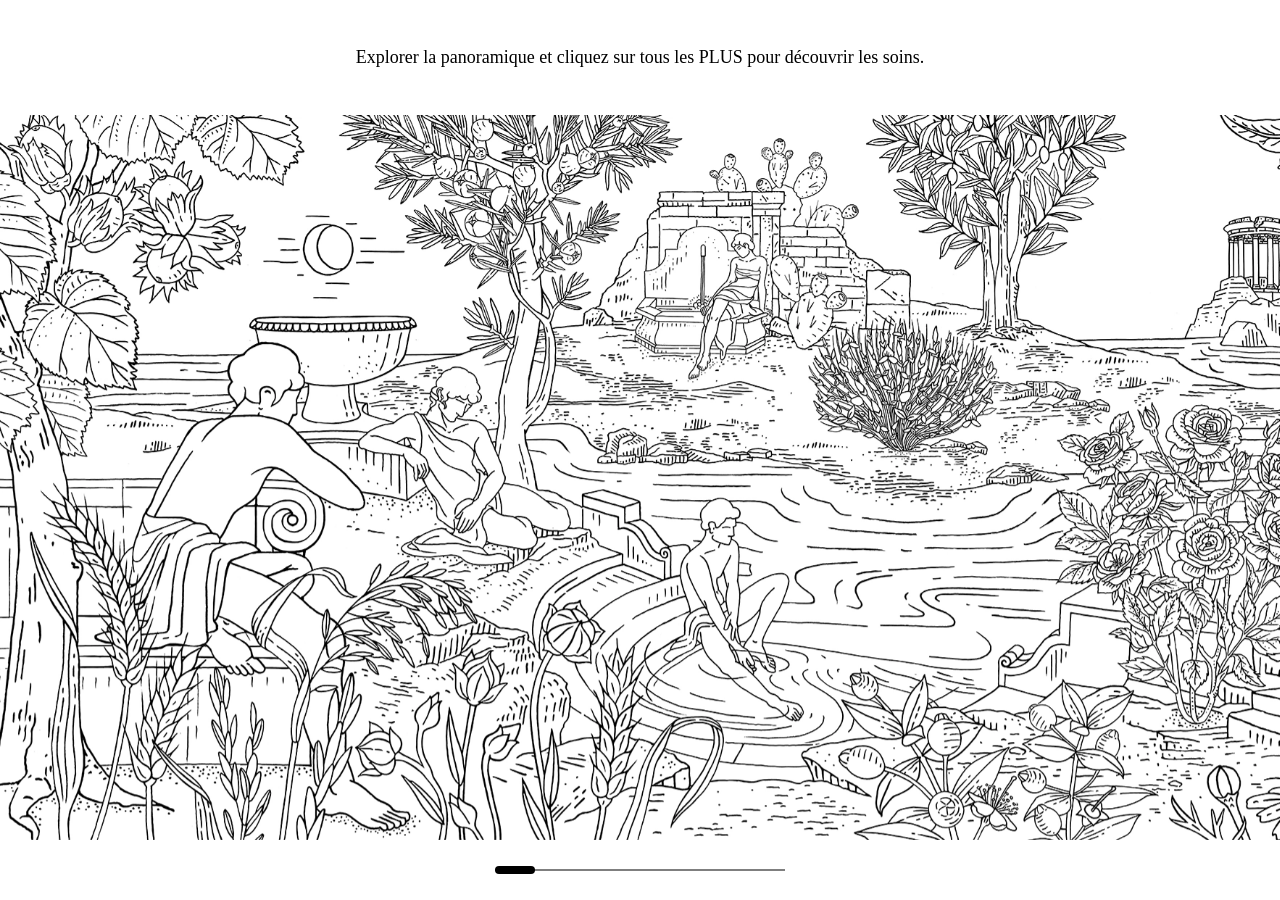
==== index.html @ 1e64b6ac "WIP: restructure page 2 modale en deux blocs visuels Deux blocs séparés par un espace B égal (space-" ====
<!DOCTYPE html>
<html lang="fr">
<head>
  <meta charset="UTF-8">
  <meta name="viewport" content="width=device-width, initial-scale=1.0, maximum-scale=1.0, user-scalable=no">
  <meta name="apple-mobile-web-app-capable" content="yes">
  <title>Les Rituels de Soin</title>
  <link rel="stylesheet" href="style.css?v=9">
</head>
<body>


<div id="app">

  <!-- ── INSTRUCTION ── -->
  <div class="text-zone">
    <p class="instruction-text" id="instructionText">
      Explorer la panoramique et cliquez sur tous les PLUS pour découvrir les soins.
    </p>
  </div>

  <!-- ── QUIT BUTTON (hauteur 0, ne perturbe pas le layout) ── -->
  <div class="btn-quit-wrap" id="btnQuitWrap">
    <button class="btn-pill" id="btnQuit">QUITTER</button>
  </div>

  <!-- ── PANORAMIC ── -->
  <div class="panoramic-section">
    <div class="panoramic-wrapper" id="panoramicWrapper">
      <div class="panoramic-track" id="panoramicTrack">
        <img alt="" class="panoramic-img" id="panoramicImg" draggable="false">
        <!-- Plus buttons injected by script.js -->
      </div>
    </div>
  </div>

  <!-- ── PROGRESS STRIP (sous le diapo) ── -->
  <div class="progress-strip">
    <div class="progress-track" id="progressTrack">
      <div class="progress-dot" id="progressDot"></div>
    </div>
  </div>

</div><!-- /#app -->


<!-- ── MODAL OVERLAY ── -->
<div class="modal-overlay" id="modalOverlay">
  <div class="modal-sheet" id="modalSheet">

    <!-- Titre fixe — ne slide pas -->
    <div class="modal-title-wrap">
      <h1 class="modal-title" id="modalTitle"></h1>
    </div>

    <!-- Pages track — slide horizontalement -->
    <div class="modal-pages-track" id="modalPagesTrack">

      <!-- Page 1 : image + texte + SUITE -->
      <div class="modal-page" id="modalPage1">
        <div class="modal-img-wrap">
          <img src="" alt="" class="modal-img" id="modalImg" draggable="false">
        </div>
        <div class="modal-gradient"></div>
        <div class="modal-text-area">
          <div class="modal-text" id="modalText"></div>
        </div>
        <div class="modal-footer">
          <button class="btn-pill" id="btnSuite">SUITE</button>
        </div>
      </div>

      <!-- Page 2 : packshot / consigne+étiquette / bouton -->
      <div class="modal-page" id="modalPage2">
        <!-- Bloc 1 : packshot (groupe visuellement avec le titre) -->
        <div class="modal-packshot" id="modalPackshot">
          <img src="" alt="" class="modal-packshot-img" id="modalPackshotImg" draggable="false">
        </div>
        <!-- Bloc 2 : consigne + étiquette groupées -->
        <div class="modal-consigne-block">
          <p class="modal-consigne" id="modalConsigne"></p>
          <div class="modal-label-wrap">
            <img src="" alt="Étiquette produit" class="modal-label-img" id="modalLabelImg" draggable="false">
          </div>
        </div>
        <div class="modal-footer">
          <button class="btn-pill" id="btnRetour">RETOUR</button>
        </div>
      </div>

    </div><!-- /.modal-pages-track -->

  </div>
</div>


<script src="scorm.js?v=1"></script>
<script src="script.js?v=5"></script>
</body>
</html>
---- style.css ----
/* ===========================
   FONTS
   =========================== */
@font-face {
  font-family: 'Diptyque Saint-Germain';
  font-style: normal;
  font-weight: 400;
  src: url('assets/fonts/DiptyqueSaintGermain-Regular.woff2') format('woff2'),
       url('assets/fonts/DiptyqueSaintGermain-Regular.woff') format('woff');
}
@font-face {
  font-family: 'Diptyque Saint-Germain';
  font-style: normal;
  font-weight: 700;
  src: url('assets/fonts/DiptyqueSaintGermain-Bold.woff2') format('woff2'),
       url('assets/fonts/DiptyqueSaintGermain-Bold.woff') format('woff');
}

/* ===========================
   RESET & BASE
   =========================== */
*, *::before, *::after {
  box-sizing: border-box;
  margin: 0;
  padding: 0;
}
html, body {
  height: 100%;
  overflow: hidden;
  background: #fff;
}
body {
  font-family: 'Diptyque Saint-Germain', Georgia, 'Times New Roman', serif;
  font-weight: 400;
  color: #000;
  -webkit-font-smoothing: antialiased;
  touch-action: none;
  user-select: none;
}
button {
  border: none;
  background: none;
  cursor: pointer;
  font-family: inherit;
}
img {
  display: block;
  max-width: 100%;
}

/* ===========================
   APP SHELL
   =========================== */
#app {
  display: flex;
  flex-direction: column;
  height: 100vh;
  height: 100dvh;
  background: #fff;
  position: relative;
  overflow: hidden;
}

/* ===========================
   INSTRUCTION TEXT
   =========================== */
.text-zone {
  flex: 0 0 auto;
  display: flex;
  align-items: center;
  justify-content: center;
  padding: clamp(22px, 5vh, 48px) 40px;
}
.instruction-text {
  font-size: clamp(15px, 4.5vw, 18px);
  line-height: 1.4;
  text-align: center;
  color: #000;
  transition: opacity 0.4s ease;
}
.instruction-text.centered {
  text-align: center;
}

/* ===========================
   QUIT BUTTON — hauteur 0, ne perturbe pas le layout
   =========================== */
.btn-quit-wrap {
  flex: 0 0 0;
  height: 0;
  overflow: visible;
  display: flex;
  justify-content: center;
  align-items: center;
  position: relative;
  z-index: 15;
}
.btn-quit-wrap .btn-pill {
  opacity: 0;
  pointer-events: none;
  transition: opacity 0.4s ease;
}
.btn-quit-wrap.visible .btn-pill {
  opacity: 1;
  pointer-events: auto;
}

/* ===========================
   PANORAMIC SECTION
   =========================== */
.panoramic-section {
  flex: 1 1 auto;
  position: relative;
  overflow: hidden;
}
.panoramic-wrapper {
  position: absolute;
  inset: 0;
  overflow: hidden;
  cursor: grab;
}
.panoramic-wrapper.is-dragging {
  cursor: grabbing;
}
.panoramic-track {
  position: relative;
  height: 100%;
  will-change: transform;
}
.panoramic-img {
  height: 100%;
  width: auto;
  max-width: none;
  display: block;
  pointer-events: none;
  user-select: none;
  -webkit-user-drag: none;
}

/* ===========================
   PLUS BUTTONS
   =========================== */
.plus-btn {
  position: absolute;
  width: clamp(40px, calc(var(--diapo-h, 700px) * 0.101), 60px);
  aspect-ratio: 1;
  transform: translate(-50%, -50%);
  display: flex;
  align-items: center;
  justify-content: center;
  cursor: pointer;
  opacity: 0;
  transition: opacity 0.7s ease;
  border: none;
  background: none;
  padding: 0;
  z-index: 10;
  -webkit-tap-highlight-color: transparent;
}
.plus-btn.visible {
  opacity: 1;
}
.plus-btn .btn-circle {
  position: absolute;
  top: 0; left: 0;
  width: 100%;
  height: 100%;
  object-fit: contain;
}
.plus-btn .btn-icon {
  position: absolute;
  top: 28.33%;
  left: 28.33%;
  width: 43.34%;
  height: 43.34%;
  object-fit: contain;
}

/* ===========================
   PROGRESS STRIP — sous le diapo
   =========================== */
.progress-strip {
  flex: 0 0 auto;
  display: flex;
  align-items: center;
  justify-content: center;
  padding: 26px 0;
}
.progress-track {
  position: relative;
  width: 290px;
  height: 8px;
  cursor: pointer;
  touch-action: none;
}
/* Ligne fine noire au centre */
.progress-track::before {
  content: '';
  position: absolute;
  top: 50%;
  left: 0;
  right: 0;
  height: 1px;
  background: #000;
  transform: translateY(-50%);
}
.progress-dot {
  position: absolute;
  top: 0;
  left: 0;
  width: 40px;
  height: 8px;
  background: #000;
  border-radius: 8px;
  pointer-events: none;
  will-change: transform;
}

/* ===========================
   PILL BUTTON (shared)
   =========================== */
.btn-pill {
  display: inline-flex;
  align-items: center;
  justify-content: center;
  background: #000;
  color: #fff;
  border: 2px solid #fff;
  border-radius: 40px;
  padding: 14px 50px;
  font-family: 'Diptyque Saint-Germain', Georgia, serif;
  font-weight: 700;
  font-size: clamp(16px, 4vw, 20px);
  letter-spacing: 0.02em;
  text-transform: uppercase;
  white-space: nowrap;
  cursor: pointer;
  -webkit-tap-highlight-color: transparent;
}

/* ===========================
   MODAL OVERLAY — fade in/out
   =========================== */
.modal-overlay {
  position: fixed;
  inset: 0;
  z-index: 100;
  background: #fff;
  display: flex;
  flex-direction: column;
  overflow: hidden;
  opacity: 0;
  pointer-events: none;
  transition: opacity 0.3s ease;
}
.modal-overlay.open {
  opacity: 1;
  pointer-events: auto;
}

/* ===========================
   MODAL SHEET
   =========================== */
.modal-sheet {
  position: relative;
  flex: 1;
  display: flex;
  flex-direction: column;
  overflow: hidden;
}

/* Titre fixe — ne slide pas */
.modal-title-wrap {
  flex: 0 0 auto;
  padding: clamp(18px, 3vh, 40px) 40px clamp(10px, 1.5vh, 20px);
  text-align: center;
}
.modal-title {
  font-size: clamp(16px, min(6vw, 2.8vh), 24px);
  font-weight: 700;
  line-height: 1.25;
  color: #000;
}

/* ===========================
   MODAL PAGES TRACK — push horizontal
   =========================== */
.modal-pages-track {
  flex: 1 1 auto;
  min-height: 0;
  display: flex;
  width: 200%;
  transition: transform 0.42s cubic-bezier(0.25, 0.46, 0.45, 0.94);
}
.modal-pages-track.show-page2 {
  transform: translateX(-50%);
}

/* Chaque page = 50% du track = 100% de l'écran */
.modal-page {
  flex: 0 0 50%;
  display: flex;
  flex-direction: column;
  overflow: hidden;
}

/* ===========================
   PAGE 1
   =========================== */
.modal-img-wrap {
  flex: 0 0 auto;
  width: calc(100% - 64px);
  margin: clamp(6px, 1.2vh, 14px) auto 0;
}
.modal-img {
  width: 100%;
  height: auto;
  display: block;
  border-radius: 4px;
}
.modal-gradient {
  flex: 0 0 clamp(10px, 2vh, 28px);
  background: linear-gradient(to bottom, rgba(255,255,255,0) 0%, #fff 100%);
  pointer-events: none;
}
.modal-text-area {
  flex: 1 1 auto;
  min-height: 0;
  overflow: hidden;
  padding: 0 32px 0;
}
.modal-text p {
  font-size: clamp(13px, min(4vw, 2.2vh), 17px);
  line-height: 1.5;
  color: #000;
  margin-bottom: 10px;
}
.modal-text .label-section {
  font-size: clamp(9px, 2.8vw, 11px);
  font-weight: 400;
  letter-spacing: 0.2em;
  text-transform: uppercase;
  margin-top: clamp(12px, 2vh, 18px);
  margin-bottom: 0;
}
.modal-text .label-section:first-child {
  margin-top: clamp(12px, 2vh, 18px);
}

/* ===========================
   PAGE 2
   =========================== */

/* modalPage2 : 3 enfants séparés par espace B égal */
#modalPage2 {
  justify-content: space-between;
  padding-top: clamp(6px, 1.2vh, 14px); /* marge A = même que margin-top image page 1 */
}

/* Bloc 1 : packshot seul, centré */
.modal-packshot {
  flex: 0 0 auto;
  display: flex;
  align-items: center;
  justify-content: center;
  width: 100%;
  max-height: 24vh;
  outline: 2px solid red;
}
.modal-packshot-img {
  max-width: 40%;
  max-height: 100%;
  width: auto;
  height: auto;
  display: block;
}
.modal-packshot-img[src=""] {
  display: none;
}

/* Bloc 2 : consigne + marge A + étiquette */
.modal-consigne-block {
  flex: 0 0 auto;
  display: flex;
  flex-direction: column;
  align-items: center;
  gap: clamp(6px, 1.2vh, 14px); /* marge A */
}
.modal-consigne {
  font-size: clamp(15px, 4.5vw, 18px);
  line-height: 1.4;
  text-align: center;
  color: #000;
  padding: 0 40px;
}
.modal-label-wrap {
  flex: 0 0 auto;
  width: clamp(200px, 62vw, 260px);
  max-height: 34vh;
  display: flex;
  align-items: center;
  justify-content: center;
  outline: 2px solid red;
}
.modal-label-img {
  max-width: 100%;
  max-height: 100%;
  width: auto;
  height: auto;
  display: block;
  object-fit: contain;
}

/* ===========================
   MODAL FOOTER
   =========================== */
.modal-footer {
  flex: 0 0 auto;
  display: flex;
  justify-content: center;
  padding: 6px 0 clamp(12px, 2.5vh, 22px);
}
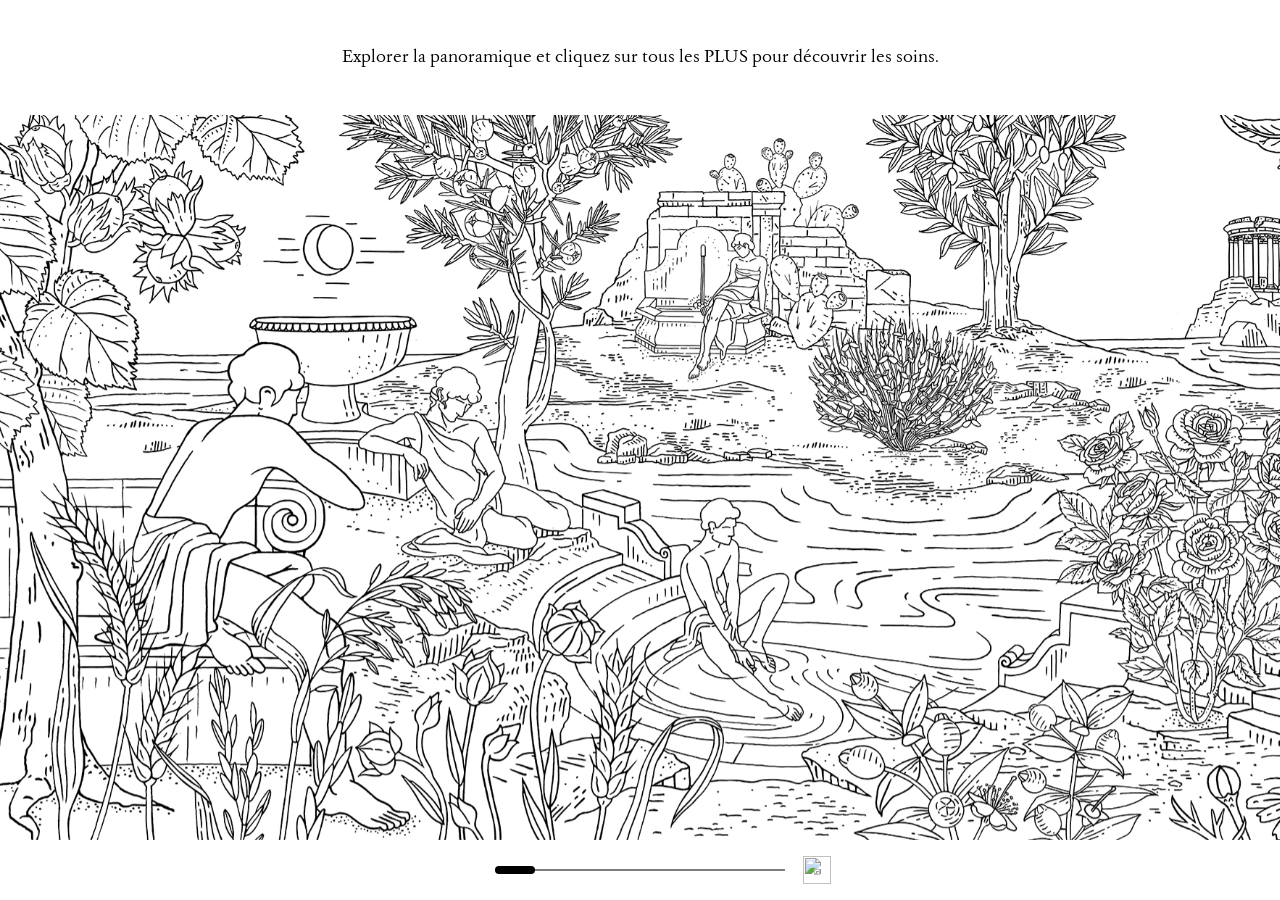
==== commit f21c48c5: "Ajoute une croix pour quitter à tout moment avec report de progression ToM Positionnée à droite du r" ====
--- a/index.html
+++ b/index.html
@@ -5,7 +5,7 @@
   <meta name="viewport" content="width=device-width, initial-scale=1.0, maximum-scale=1.0, user-scalable=no">
   <meta name="apple-mobile-web-app-capable" content="yes">
   <title>Les Rituels de Soin</title>
-  <link rel="stylesheet" href="style.css?v=9">
+  <link rel="stylesheet" href="style.css?v=10">
 </head>
 <body>
 
@@ -36,8 +36,16 @@
 
   <!-- ── PROGRESS STRIP (sous le diapo) ── -->
   <div class="progress-strip">
-    <div class="progress-track" id="progressTrack">
-      <div class="progress-dot" id="progressDot"></div>
+    <div class="progress-track-wrap">
+      <div class="progress-track" id="progressTrack">
+        <div class="progress-dot" id="progressDot"></div>
+      </div>
+      <!-- Croix : quitter à tout moment (visible dès le début, indépendante
+           du bouton QUITTER qui n'apparaît qu'une fois tout visité) -->
+      <button class="btn-cross" id="btnCross">
+        <img src="assets/close-circle.svg" alt="" class="btn-cross-circle">
+        <img src="assets/close-icon.svg" alt="" class="btn-cross-icon">
+      </button>
     </div>
   </div>
 
--- a/style.css
+++ b/style.css
@@ -17,6 +17,30 @@
 }
 
 /* ===========================
+   TYPO — variables pilotées par Typo-Manager (réglages par langue)
+   =========================== */
+:root {
+  --font-family-main: 'Diptyque Saint-Germain', Georgia, 'Times New Roman', serif;
+  --font-size-delta: 0px;
+  --line-height-extra: 0;
+}
+
+/* ===========================
+   RTL (arabe...) — cf. RTL_LANGS dans script.js. Uniquement le texte se
+   lit en RTL : la mise en page (panoramique, animation des modales) reste
+   toujours identique au FR, donc on ne touche jamais au `dir` du document,
+   seulement à la `direction` des éléments de texte ci-dessous.
+   =========================== */
+.rtl-text .instruction-text,
+.rtl-text .btn-pill,
+.rtl-text .modal-title,
+.rtl-text .modal-text p,
+.rtl-text .modal-text .label-section,
+.rtl-text .modal-consigne {
+  direction: rtl;
+}
+
+/* ===========================
    RESET & BASE
    =========================== */
 *, *::before, *::after {
@@ -30,7 +54,7 @@
   background: #fff;
 }
 body {
-  font-family: 'Diptyque Saint-Germain', Georgia, 'Times New Roman', serif;
+  font-family: var(--font-family-main);
   font-weight: 400;
   color: #000;
   -webkit-font-smoothing: antialiased;
@@ -72,8 +96,8 @@
   padding: clamp(22px, 5vh, 48px) 40px;
 }
 .instruction-text {
-  font-size: clamp(15px, 4.5vw, 18px);
-  line-height: 1.4;
+  font-size: clamp(calc(15px + var(--font-size-delta)), 4.5vw, calc(18px + var(--font-size-delta)));
+  line-height: calc(1.4 + var(--line-height-extra));
   text-align: center;
   color: #000;
   transition: opacity 0.4s ease;
@@ -186,6 +210,9 @@
   justify-content: center;
   padding: 26px 0;
 }
+.progress-track-wrap {
+  position: relative;
+}
 .progress-track {
   position: relative;
   width: 290px;
@@ -216,6 +243,37 @@
   will-change: transform;
 }
 
+/* Croix — quitter à tout moment, à droite du repère de scroll */
+.btn-cross {
+  position: absolute;
+  top: 50%;
+  left: 100%;
+  transform: translateY(-50%);
+  margin-left: 18px;
+  width: 28px;
+  height: 28px;
+  padding: 0;
+  border: none;
+  background: none;
+  cursor: pointer;
+  -webkit-tap-highlight-color: transparent;
+}
+.btn-cross-circle,
+.btn-cross-icon {
+  position: absolute;
+  top: 0;
+  left: 0;
+  width: 100%;
+  height: 100%;
+  object-fit: contain;
+}
+.btn-cross-icon {
+  top: 27%;
+  left: 27%;
+  width: 46%;
+  height: 46%;
+}
+
 /* ===========================
    PILL BUTTON (shared)
    =========================== */
@@ -228,9 +286,9 @@
   border: 2px solid #fff;
   border-radius: 40px;
   padding: 14px 50px;
-  font-family: 'Diptyque Saint-Germain', Georgia, serif;
+  font-family: var(--font-family-main);
   font-weight: 700;
-  font-size: clamp(16px, 4vw, 20px);
+  font-size: clamp(calc(16px + var(--font-size-delta)), 4vw, calc(20px + var(--font-size-delta)));
   letter-spacing: 0.02em;
   text-transform: uppercase;
   white-space: nowrap;
@@ -276,9 +334,9 @@
   text-align: center;
 }
 .modal-title {
-  font-size: clamp(16px, min(6vw, 2.8vh), 24px);
+  font-size: clamp(calc(16px + var(--font-size-delta)), min(6vw, 2.8vh), calc(24px + var(--font-size-delta)));
   font-weight: 700;
-  line-height: 1.25;
+  line-height: calc(1.25 + var(--line-height-extra));
   color: #000;
 }
 
@@ -310,10 +368,15 @@
 .modal-img-wrap {
   flex: 0 0 auto;
   width: calc(100% - 64px);
+  max-height: clamp(130px, 28vh, 220px);
   margin: clamp(6px, 1.2vh, 14px) auto 0;
+  display: flex;
+  align-items: flex-start;
 }
 .modal-img {
-  width: 100%;
+  max-width: 100%;
+  max-height: 100%;
+  width: auto;
   height: auto;
   display: block;
   border-radius: 4px;
@@ -330,13 +393,13 @@
   padding: 0 32px 0;
 }
 .modal-text p {
-  font-size: clamp(13px, min(4vw, 2.2vh), 17px);
-  line-height: 1.5;
+  font-size: clamp(calc(13px + var(--font-size-delta)), min(4vw, 2.2vh), calc(17px + var(--font-size-delta)));
+  line-height: calc(1.5 + var(--line-height-extra));
   color: #000;
   margin-bottom: 10px;
 }
 .modal-text .label-section {
-  font-size: clamp(9px, 2.8vw, 11px);
+  font-size: clamp(calc(9px + var(--font-size-delta)), 2.8vw, calc(11px + var(--font-size-delta)));
   font-weight: 400;
   letter-spacing: 0.2em;
   text-transform: uppercase;
@@ -365,7 +428,6 @@
   justify-content: center;
   width: 100%;
   max-height: 24vh;
-  outline: 2px solid red;
 }
 .modal-packshot-img {
   max-width: 40%;
@@ -387,8 +449,8 @@
   gap: clamp(6px, 1.2vh, 14px); /* marge A */
 }
 .modal-consigne {
-  font-size: clamp(15px, 4.5vw, 18px);
-  line-height: 1.4;
+  font-size: clamp(calc(15px + var(--font-size-delta)), 4.5vw, calc(18px + var(--font-size-delta)));
+  line-height: calc(1.4 + var(--line-height-extra));
   text-align: center;
   color: #000;
   padding: 0 40px;
@@ -400,7 +462,6 @@
   display: flex;
   align-items: center;
   justify-content: center;
-  outline: 2px solid red;
 }
 .modal-label-img {
   max-width: 100%;
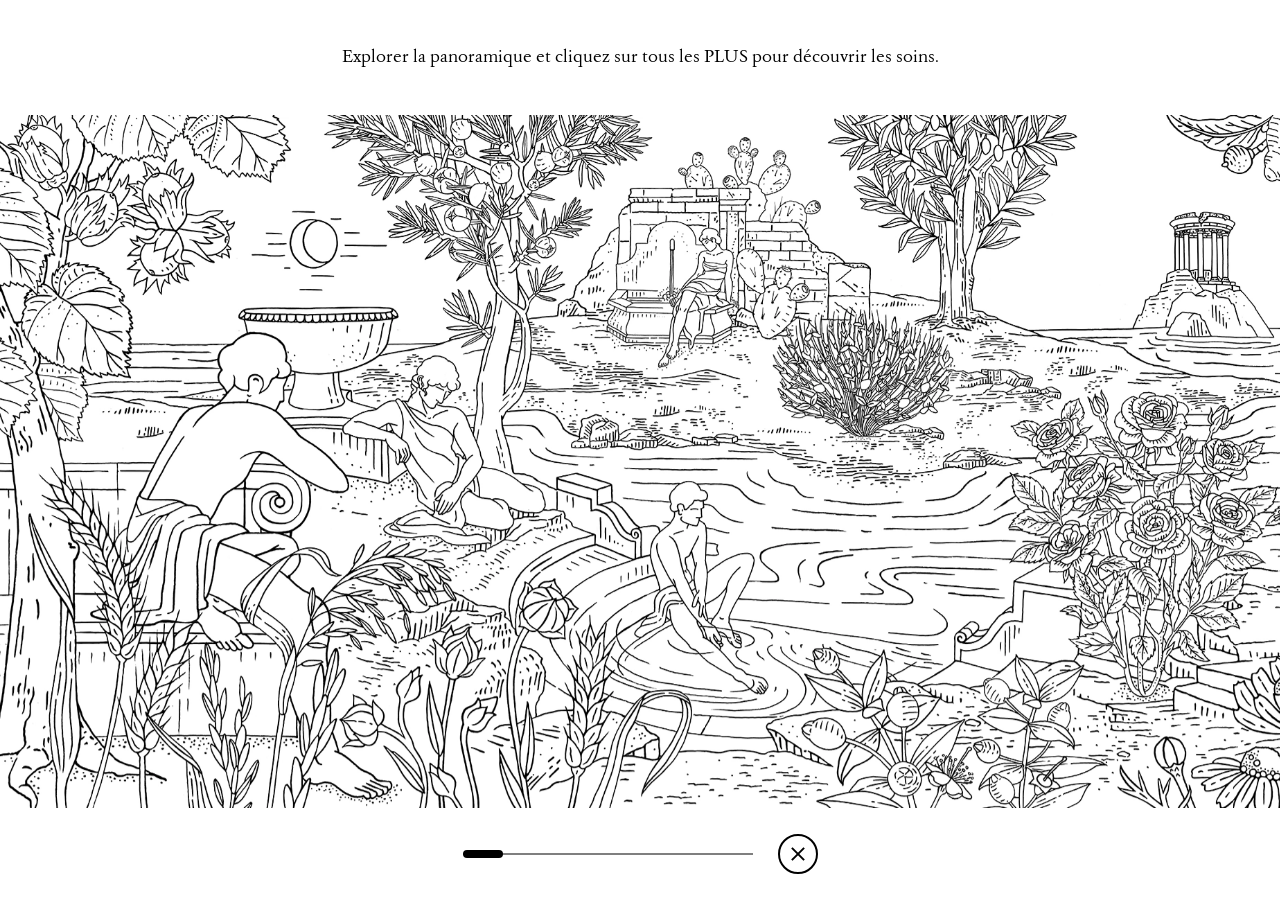
==== commit 2b019573: "Ajuste la croix de sortie sur le design Figma exact (node 147:1075) Remplace l'approximation initial" ====
--- a/index.html
+++ b/index.html
@@ -36,17 +36,14 @@
 
   <!-- ── PROGRESS STRIP (sous le diapo) ── -->
   <div class="progress-strip">
-    <div class="progress-track-wrap">
-      <div class="progress-track" id="progressTrack">
-        <div class="progress-dot" id="progressDot"></div>
-      </div>
-      <!-- Croix : quitter à tout moment (visible dès le début, indépendante
-           du bouton QUITTER qui n'apparaît qu'une fois tout visité) -->
-      <button class="btn-cross" id="btnCross">
-        <img src="assets/close-circle.svg" alt="" class="btn-cross-circle">
-        <img src="assets/close-icon.svg" alt="" class="btn-cross-icon">
-      </button>
+    <div class="progress-track" id="progressTrack">
+      <div class="progress-dot" id="progressDot"></div>
     </div>
+    <!-- Croix : quitter à tout moment (visible dès le début, indépendante
+         du bouton QUITTER qui n'apparaît qu'une fois tout visité) -->
+    <button class="btn-cross" id="btnCross">
+      <img src="assets/progress-cross.svg" alt="" class="btn-cross-icon">
+    </button>
   </div>
 
 </div><!-- /#app -->
--- a/style.css
+++ b/style.css
@@ -208,10 +208,8 @@
   display: flex;
   align-items: center;
   justify-content: center;
+  gap: 25px;
   padding: 26px 0;
-}
-.progress-track-wrap {
-  position: relative;
 }
 .progress-track {
   position: relative;
@@ -243,35 +241,22 @@
   will-change: transform;
 }
 
-/* Croix — quitter à tout moment, à droite du repère de scroll */
+/* Croix — quitter à tout moment, à droite du repère de scroll
+   (icône unique 40x40, cf. Figma node 147:1070 "PLUS-CROSS") */
 .btn-cross {
-  position: absolute;
-  top: 50%;
-  left: 100%;
-  transform: translateY(-50%);
-  margin-left: 18px;
-  width: 28px;
-  height: 28px;
+  flex: 0 0 auto;
+  width: 40px;
+  height: 40px;
   padding: 0;
   border: none;
   background: none;
   cursor: pointer;
   -webkit-tap-highlight-color: transparent;
 }
-.btn-cross-circle,
 .btn-cross-icon {
-  position: absolute;
-  top: 0;
-  left: 0;
+  display: block;
   width: 100%;
   height: 100%;
-  object-fit: contain;
-}
-.btn-cross-icon {
-  top: 27%;
-  left: 27%;
-  width: 46%;
-  height: 46%;
 }
 
 /* ===========================
